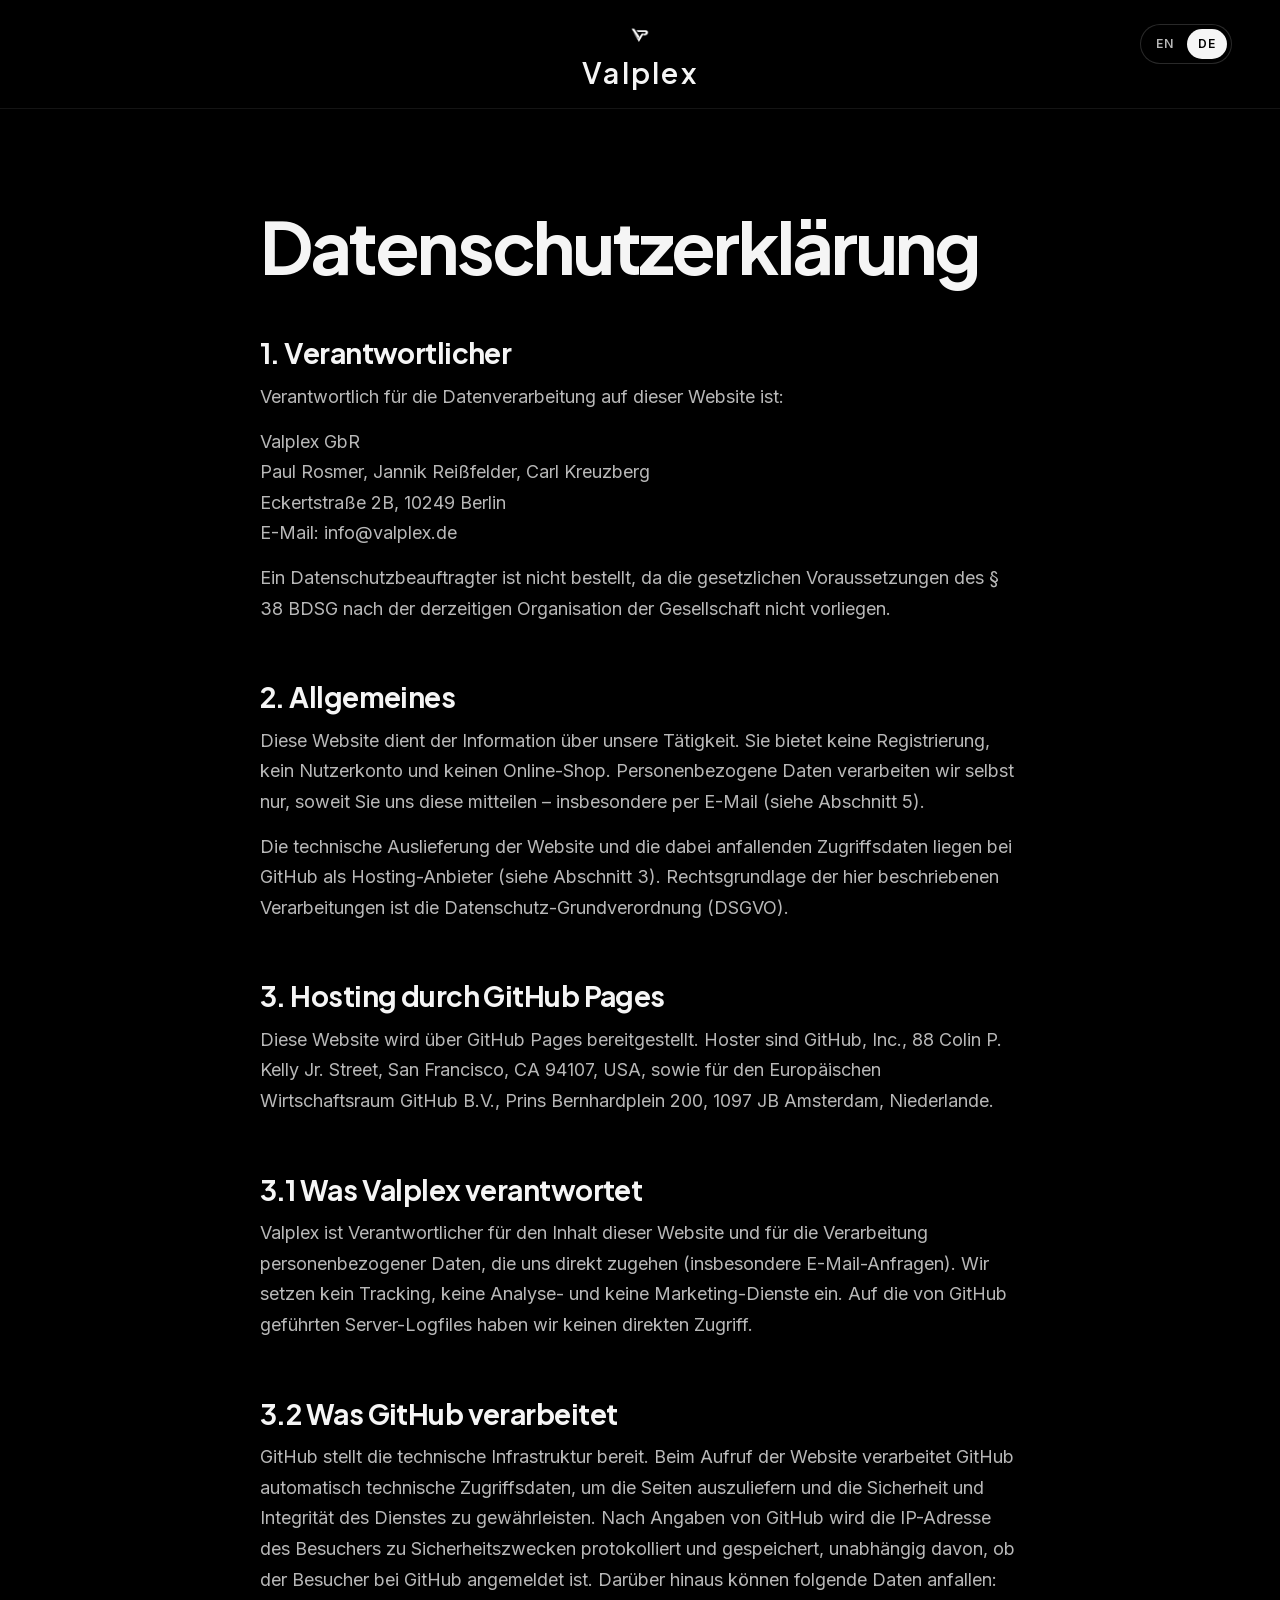
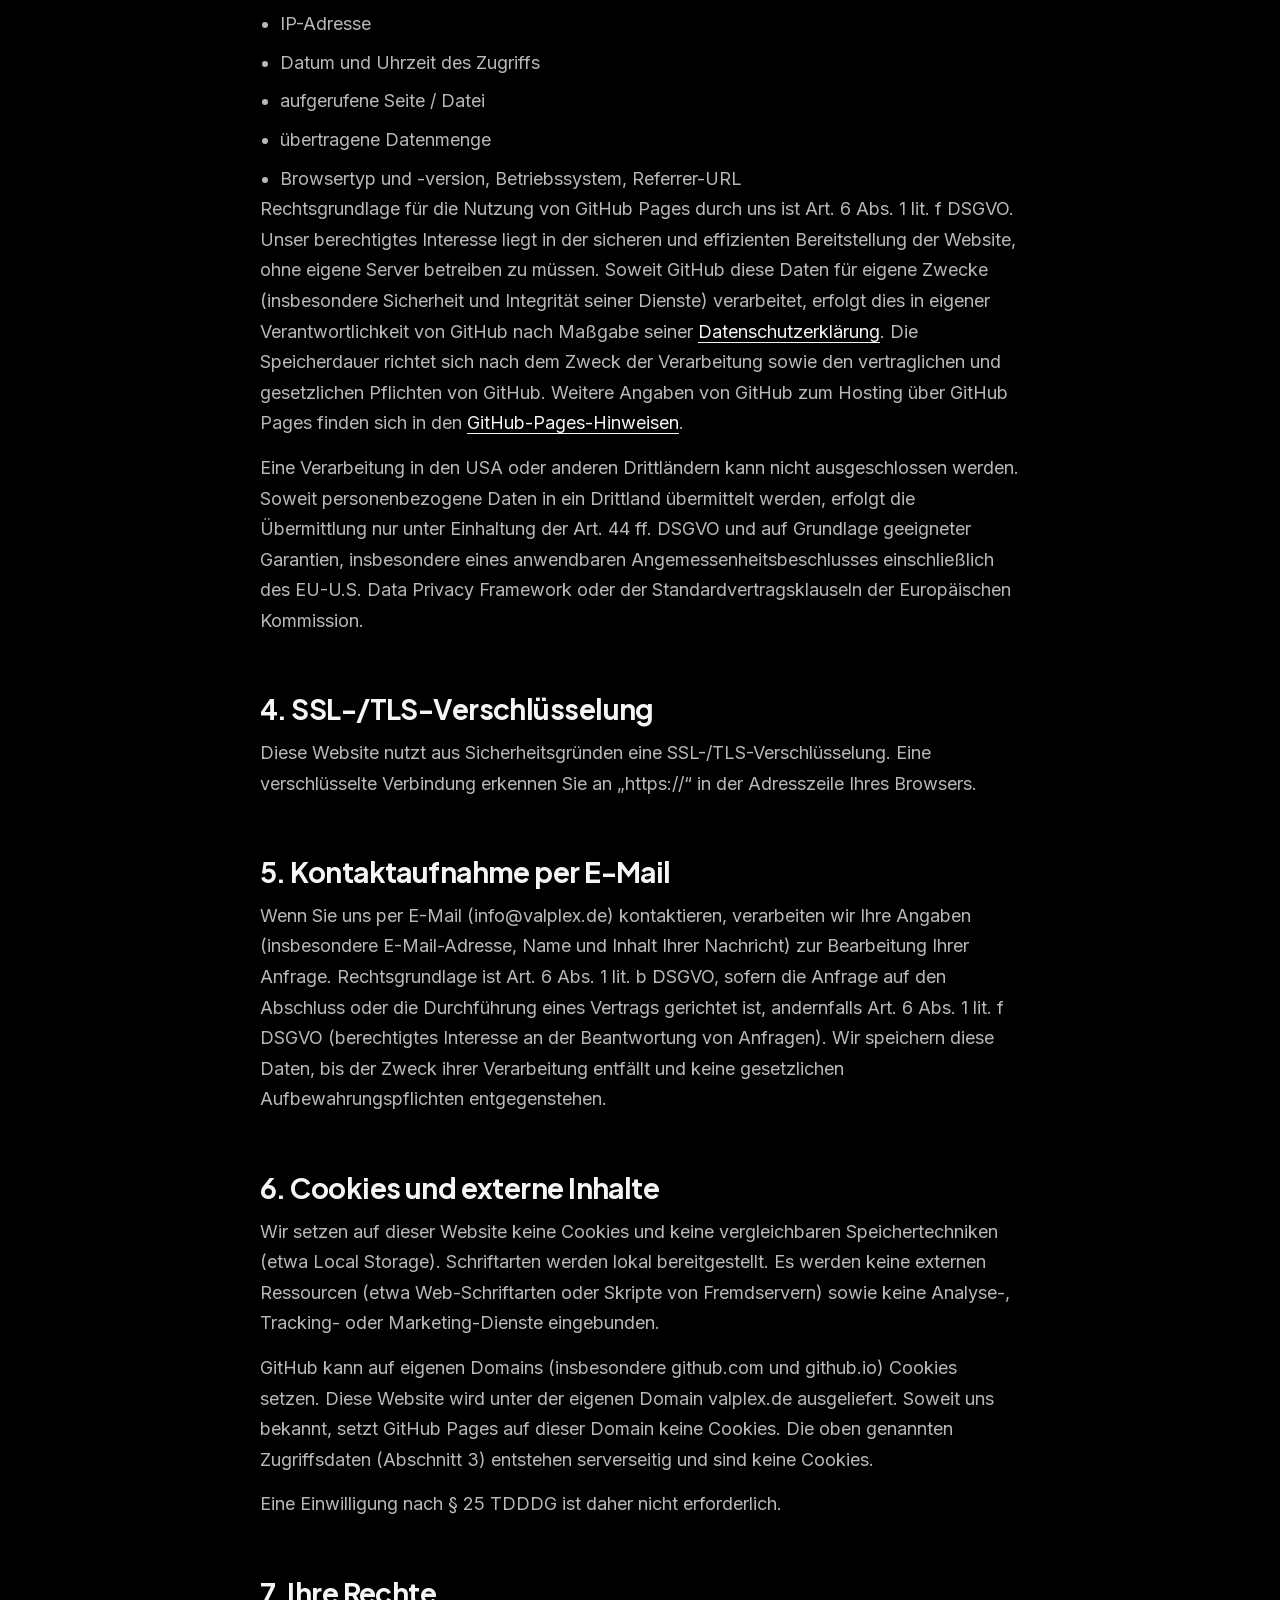
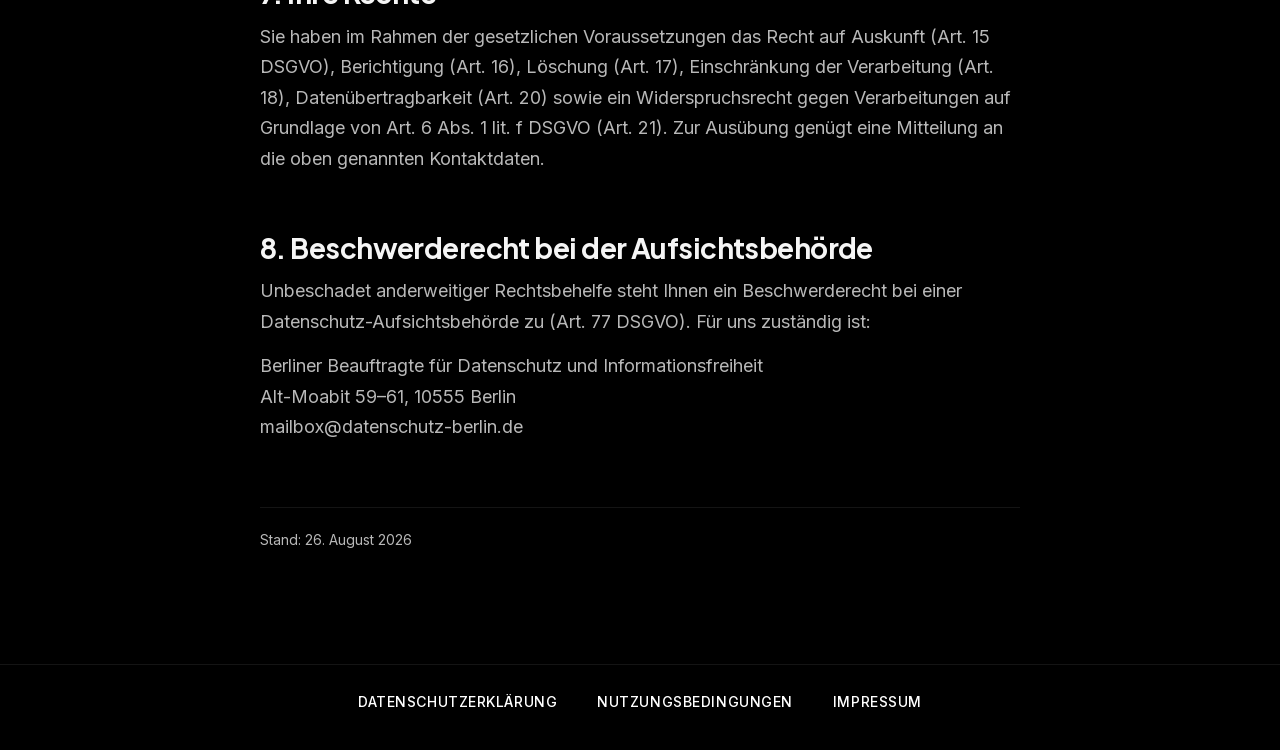
==== datenschutz/index.html @ 7b84d7bc "feat: default to German and drop .html from public URLs Serve German at /, English at /en/, and dire" ====
<!DOCTYPE html>
<html lang="de">
<head>
    <meta charset="UTF-8" />
    <meta name="viewport" content="width=device-width, initial-scale=1.0" />
    <meta name="description" content="Datenschutzerklärung für die Valplex-Website." />
    <link rel="icon" type="image/png" sizes="32x32" href="/favicon-32x32.png?v=2" />
    <link rel="icon" type="image/png" sizes="16x16" href="/favicon-16x16.png?v=2" />
    <link rel="shortcut icon" href="/favicon-32x32.png?v=2" />
    <link rel="apple-touch-icon" sizes="180x180" href="/apple-touch-icon.png?v=2" />
    <link rel="canonical" href="https://www.valplex.de/datenschutz/" />
    <link rel="alternate" hreflang="de" href="https://www.valplex.de/datenschutz/" />
    <link rel="alternate" hreflang="en" href="https://www.valplex.de/en/privacy-policy/" />
    <meta name="theme-color" content="#000000" />
    <title>Datenschutzerklärung – Valplex GbR</title>
    <link rel="stylesheet" href="/fonts.css" />
    <link rel="stylesheet" href="/legal-pages.css" />
</head>
<body>
    <nav class="language-switcher" aria-label="Sprachauswahl">
        <a class="language-option" href="/en/privacy-policy/" lang="en" hreflang="en">EN</a>
        <span class="language-option" aria-current="page">DE</span>
    </nav>
    <header class="site-header" aria-label="Hauptnavigation">
        <div class="site-header-inner">
            <a class="site-header-brand" href="/" aria-label="Zur Startseite">
                <img src="/valplex-logo.png" class="site-header-logo" alt="" width="78" height="78" decoding="async" />
                <span>Valplex</span>
            </a>
        </div>
    </header>
    <main class="page">
        <article class="legal-copy" aria-labelledby="page-title">
            <h1 id="page-title">Datenschutzerklärung</h1>

            <h2>1. Verantwortlicher</h2>
            <p>Verantwortlich für die Datenverarbeitung auf dieser Website ist:</p>
            <p>Valplex GbR<br>
            Paul Rosmer, Jannik Reißfelder, Carl Kreuzberg<br>
            Eckertstraße 2B, 10249 Berlin<br>
            E-Mail: info@valplex.de</p>
            <p>Ein Datenschutzbeauftragter ist nicht bestellt, da die gesetzlichen Voraussetzungen des
            § 38 BDSG nach der derzeitigen Organisation der Gesellschaft nicht vorliegen.</p>

            <h2>2. Allgemeines</h2>
            <p>Diese Website dient der Information über unsere Tätigkeit. Sie bietet keine Registrierung,
            kein Nutzerkonto und keinen Online-Shop. Personenbezogene Daten verarbeiten wir selbst nur,
            soweit Sie uns diese mitteilen – insbesondere per E-Mail (siehe Abschnitt 5).</p>
            <p>Die technische Auslieferung der Website und die dabei anfallenden Zugriffsdaten liegen bei
            GitHub als Hosting-Anbieter (siehe Abschnitt 3). Rechtsgrundlage der hier beschriebenen
            Verarbeitungen ist die Datenschutz-Grundverordnung (DSGVO).</p>

            <h2>3. Hosting durch GitHub Pages</h2>
            <p>Diese Website wird über GitHub Pages bereitgestellt. Hoster sind GitHub, Inc., 88 Colin P.
            Kelly Jr. Street, San Francisco, CA 94107, USA, sowie für den Europäischen Wirtschaftsraum
            GitHub B.V., Prins Bernhardplein 200, 1097 JB Amsterdam, Niederlande.</p>

            <h2>3.1 Was Valplex verantwortet</h2>
            <p>Valplex ist Verantwortlicher für den Inhalt dieser Website und für die Verarbeitung
            personenbezogener Daten, die uns direkt zugehen (insbesondere E-Mail-Anfragen). Wir setzen
            kein Tracking, keine Analyse- und keine Marketing-Dienste ein. Auf die von GitHub
            geführten Server-Logfiles haben wir keinen direkten Zugriff.</p>

            <h2>3.2 Was GitHub verarbeitet</h2>
            <p>GitHub stellt die technische Infrastruktur bereit. Beim Aufruf der Website verarbeitet
            GitHub automatisch technische Zugriffsdaten, um die Seiten auszuliefern und die Sicherheit
            und Integrität des Dienstes zu gewährleisten. Nach Angaben von GitHub wird die IP-Adresse
            des Besuchers zu Sicherheitszwecken protokolliert und gespeichert, unabhängig davon, ob der
            Besucher bei GitHub angemeldet ist. Darüber hinaus können folgende Daten anfallen:</p>
            <ul>
              <li>IP-Adresse</li>
              <li>Datum und Uhrzeit des Zugriffs</li>
              <li>aufgerufene Seite / Datei</li>
              <li>übertragene Datenmenge</li>
              <li>Browsertyp und -version, Betriebssystem, Referrer-URL</li>
            </ul>
            <p>Rechtsgrundlage für die Nutzung von GitHub Pages durch uns ist Art. 6 Abs. 1 lit. f DSGVO.
            Unser berechtigtes Interesse liegt in der sicheren und effizienten Bereitstellung der
            Website, ohne eigene Server betreiben zu müssen. Soweit GitHub diese Daten für eigene Zwecke
            (insbesondere Sicherheit und Integrität seiner Dienste) verarbeitet, erfolgt dies in eigener
            Verantwortlichkeit von GitHub nach Maßgabe seiner
            <a href="https://docs.github.com/en/site-policy/privacy-policies/github-general-privacy-statement">Datenschutzerklärung</a>.
            Die Speicherdauer richtet sich nach dem Zweck der Verarbeitung sowie den vertraglichen und
            gesetzlichen Pflichten von GitHub. Weitere Angaben von GitHub zum Hosting über GitHub Pages
            finden sich in den
            <a href="https://docs.github.com/en/pages/getting-started-with-github-pages/what-is-github-pages">GitHub-Pages-Hinweisen</a>.</p>
            <p>Eine Verarbeitung in den USA oder anderen Drittländern kann nicht ausgeschlossen werden.
            Soweit personenbezogene Daten in ein Drittland übermittelt werden, erfolgt die Übermittlung
            nur unter Einhaltung der Art. 44 ff. DSGVO und auf Grundlage geeigneter Garantien,
            insbesondere eines anwendbaren Angemessenheitsbeschlusses einschließlich des EU-U.S. Data
            Privacy Framework oder der Standardvertragsklauseln der Europäischen Kommission.</p>

            <h2>4. SSL-/TLS-Verschlüsselung</h2>
            <p>Diese Website nutzt aus Sicherheitsgründen eine SSL-/TLS-Verschlüsselung. Eine
            verschlüsselte Verbindung erkennen Sie an „https://“ in der Adresszeile Ihres Browsers.</p>

            <h2>5. Kontaktaufnahme per E-Mail</h2>
            <p>Wenn Sie uns per E-Mail (info@valplex.de) kontaktieren, verarbeiten wir Ihre Angaben
            (insbesondere E-Mail-Adresse, Name und Inhalt Ihrer Nachricht) zur Bearbeitung Ihrer
            Anfrage. Rechtsgrundlage ist Art. 6 Abs. 1 lit. b DSGVO, sofern die Anfrage auf den
            Abschluss oder die Durchführung eines Vertrags gerichtet ist, andernfalls Art. 6 Abs. 1
            lit. f DSGVO (berechtigtes Interesse an der Beantwortung von Anfragen). Wir speichern
            diese Daten, bis der Zweck ihrer Verarbeitung entfällt und keine gesetzlichen
            Aufbewahrungspflichten entgegenstehen.</p>

            <h2>6. Cookies und externe Inhalte</h2>
            <p>Wir setzen auf dieser Website keine Cookies und keine vergleichbaren Speichertechniken
            (etwa Local Storage). Schriftarten werden lokal bereitgestellt. Es werden keine externen
            Ressourcen (etwa Web-Schriftarten oder Skripte von Fremdservern) sowie keine Analyse-,
            Tracking- oder Marketing-Dienste eingebunden.</p>
            <p>GitHub kann auf eigenen Domains (insbesondere github.com und github.io) Cookies setzen.
            Diese Website wird unter der eigenen Domain valplex.de ausgeliefert. Soweit uns bekannt,
            setzt GitHub Pages auf dieser Domain keine Cookies. Die oben genannten Zugriffsdaten
            (Abschnitt 3) entstehen serverseitig und sind keine Cookies.</p>
            <p>Eine Einwilligung nach § 25 TDDDG ist daher nicht erforderlich.</p>

            <h2>7. Ihre Rechte</h2>
            <p>Sie haben im Rahmen der gesetzlichen Voraussetzungen das Recht auf Auskunft (Art. 15
            DSGVO), Berichtigung (Art. 16), Löschung (Art. 17), Einschränkung der Verarbeitung
            (Art. 18), Datenübertragbarkeit (Art. 20) sowie ein Widerspruchsrecht gegen Verarbeitungen
            auf Grundlage von Art. 6 Abs. 1 lit. f DSGVO (Art. 21). Zur Ausübung genügt eine
            Mitteilung an die oben genannten Kontaktdaten.</p>

            <h2>8. Beschwerderecht bei der Aufsichtsbehörde</h2>
            <p>Unbeschadet anderweitiger Rechtsbehelfe steht Ihnen ein Beschwerderecht bei einer
            Datenschutz-Aufsichtsbehörde zu (Art. 77 DSGVO). Für uns zuständig ist:</p>
            <p>Berliner Beauftragte für Datenschutz und Informationsfreiheit<br>
            Alt-Moabit 59–61, 10555 Berlin<br>
            mailbox@datenschutz-berlin.de</p>

            <footer class="legal-meta">
                <p>Stand: 26. August 2026</p>
            </footer>
        </article>
    </main>
    <footer class="site-footer" aria-label="Rechtliche Links">
        <nav class="footer-nav">
            <a class="footer-link" href="/datenschutz/">Datenschutzerklärung</a>
            <a class="footer-link" href="/nutzungsbedingungen/">Nutzungsbedingungen</a>
            <a class="footer-link" href="/impressum/">Impressum</a>
        </nav>
    </footer>
</body>
</html>
---- fonts.css ----
@font-face {
    font-family: "Inter";
    font-style: normal;
    font-weight: 400 600;
    font-display: swap;
    src: url("[data-uri]") format("woff2");
}
@font-face {
    font-family: "Plus Jakarta Sans";
    font-style: normal;
    font-weight: 500 700;
    font-display: swap;
    src: url("[data-uri]") format("woff2");
}
---- legal-pages.css ----
:root {
    --bg: #000000;
    --fg: #f5f5f5;
    --muted: rgba(255, 255, 255, 0.72);
    --panel: #111111;
    --panel-edge: rgba(255, 255, 255, 0.08);
    --font-body: "Inter", "Avenir Next", "Segoe UI", Arial, sans-serif;
    --font-display: "Plus Jakarta Sans", "Inter", "Avenir Next", "Segoe UI", Arial, sans-serif;
    --edge-space: clamp(20px, 4vw, 48px);
    --site-header-height: clamp(92px, 12vh, 118px);
}

* {
    box-sizing: border-box;
    margin: 0;
    padding: 0;
}

html {
    scroll-behavior: smooth;
}

body {
    min-height: 100vh;
    font-family: var(--font-body);
    background: var(--bg);
    color: var(--fg);
    display: flex;
    flex-direction: column;
    overflow-x: hidden;
}

.site-header {
    position: fixed;
    top: 0;
    left: 0;
    width: 100%;
    z-index: 20;
    background: rgba(0, 0, 0, 0.94);
    backdrop-filter: blur(14px);
    border-bottom: 1px solid var(--panel-edge);
}

.site-header-inner {
    width: min(1120px, calc(100% - (2 * var(--edge-space))));
    min-height: var(--site-header-height);
    margin: 0 auto;
    display: flex;
    align-items: center;
    justify-content: center;
}

.site-header-brand {
    display: inline-flex;
    flex-direction: column;
    align-items: center;
    justify-content: center;
    gap: clamp(2px, 0.8vw, 8px);
    color: var(--fg);
    text-decoration: none;
    font-family: var(--font-display);
    font-size: clamp(17px, 2.25vw, 30px);
    font-weight: 600;
    letter-spacing: 0.08em;
    line-height: 1;
}

.site-header-logo {
    width: clamp(30px, 4vw, 44px);
    height: auto;
    display: block;
}

.language-switcher {
    position: fixed;
    top: clamp(16px, 2.5vw, 24px);
    right: var(--edge-space);
    z-index: 30;
    display: inline-flex;
    align-items: center;
    gap: 2px;
    padding: 4px;
    border: 1px solid rgba(255, 255, 255, 0.16);
    border-radius: 999px;
    background: rgba(0, 0, 0, 0.88);
    backdrop-filter: blur(14px);
}

.language-option {
    min-width: 40px;
    padding: 9px 11px;
    border-radius: 999px;
    color: var(--muted);
    text-decoration: none;
    text-align: center;
    font-size: 12px;
    font-weight: 600;
    letter-spacing: 0.08em;
    line-height: 1;
    transition: color 0.2s ease, background 0.2s ease;
}

.language-option:hover,
.language-option:focus-visible {
    color: var(--fg);
}

.language-option[aria-current="page"] {
    background: var(--fg);
    color: var(--bg);
}

.page {
    flex: 1;
    width: min(760px, calc(100% - (2 * var(--edge-space))));
    margin: 0 auto;
    padding: calc(var(--site-header-height) + clamp(48px, 9vw, 104px)) 0 clamp(64px, 9vw, 112px);
}

.legal-copy h1 {
    font-family: var(--font-display);
    font-size: clamp(38px, 6vw, 72px);
    letter-spacing: -0.04em;
    line-height: 0.95;
    margin-bottom: clamp(28px, 5vw, 48px);
}

.legal-copy h2 {
    font-family: var(--font-display);
    font-size: clamp(20px, 2.4vw, 28px);
    line-height: 1.2;
    letter-spacing: -0.02em;
    margin-top: clamp(36px, 6vw, 56px);
    margin-bottom: 12px;
}

.legal-copy p,
.legal-copy li {
    color: var(--muted);
    font-size: clamp(16px, 1.7vw, 18px);
    line-height: 1.7;
}

.legal-copy p + p {
    margin-top: 14px;
}

.legal-copy ul {
    margin: 14px 0 0 1.25em;
}

.legal-copy li + li {
    margin-top: 8px;
}

.legal-copy a {
    color: var(--fg);
    text-underline-offset: 4px;
}

.legal-copy a:hover {
    text-decoration-thickness: 2px;
}

.note {
    padding: 16px 18px;
    border-left: 3px solid var(--fg);
    background: var(--panel);
    border-radius: 0 12px 12px 0;
}

.fill {
    color: var(--fg);
    background: rgba(255, 193, 7, 0.14);
    border-radius: 3px;
    padding: 0 0.2rem;
}

.block-fill {
    display: block;
    margin-top: 18px;
    padding: 12px 14px;
    border: 1px solid rgba(255, 193, 7, 0.35);
    border-radius: 10px;
}

.legal-meta {
    margin-top: clamp(44px, 7vw, 64px);
    padding-top: 20px;
    border-top: 1px solid var(--panel-edge);
}

.legal-meta p {
    font-size: 14px;
}

.site-footer {
    border-top: 1px solid var(--panel-edge);
    padding: 28px var(--edge-space) 40px;
    background: var(--bg);
}

.footer-nav {
    width: min(1120px, 100%);
    margin: 0 auto;
    display: flex;
    align-items: center;
    justify-content: center;
    gap: clamp(18px, 4vw, 40px);
    flex-wrap: wrap;
}

.footer-link {
    color: #ffffff;
    text-decoration: none;
    font-size: 14px;
    font-weight: 500;
    letter-spacing: 0.04em;
    text-transform: uppercase;
}

.footer-link:hover {
    text-decoration: underline;
    text-underline-offset: 4px;
}

@media (max-width: 780px) {
    .footer-nav {
        justify-content: flex-start;
    }
}

@media (prefers-reduced-motion: reduce) {
    html {
        scroll-behavior: auto;
    }

    .language-option {
        transition: none;
    }
}
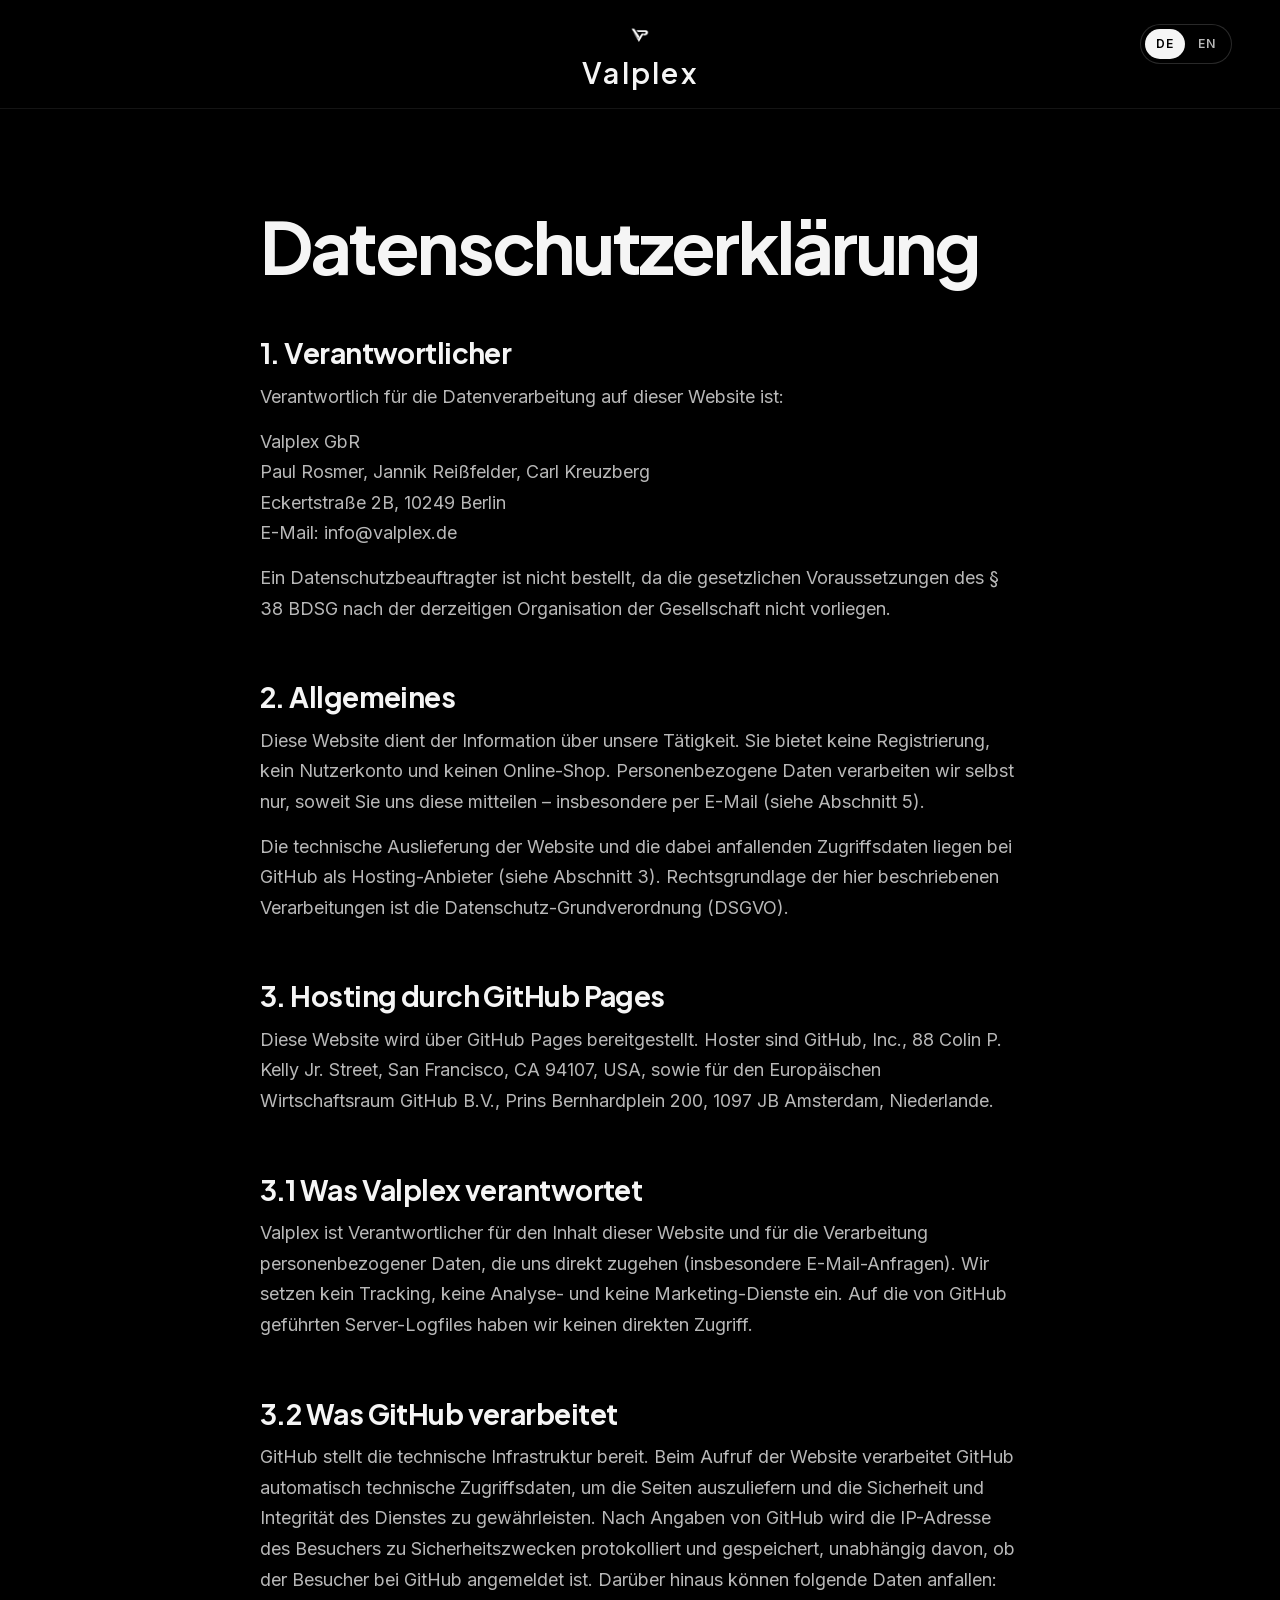
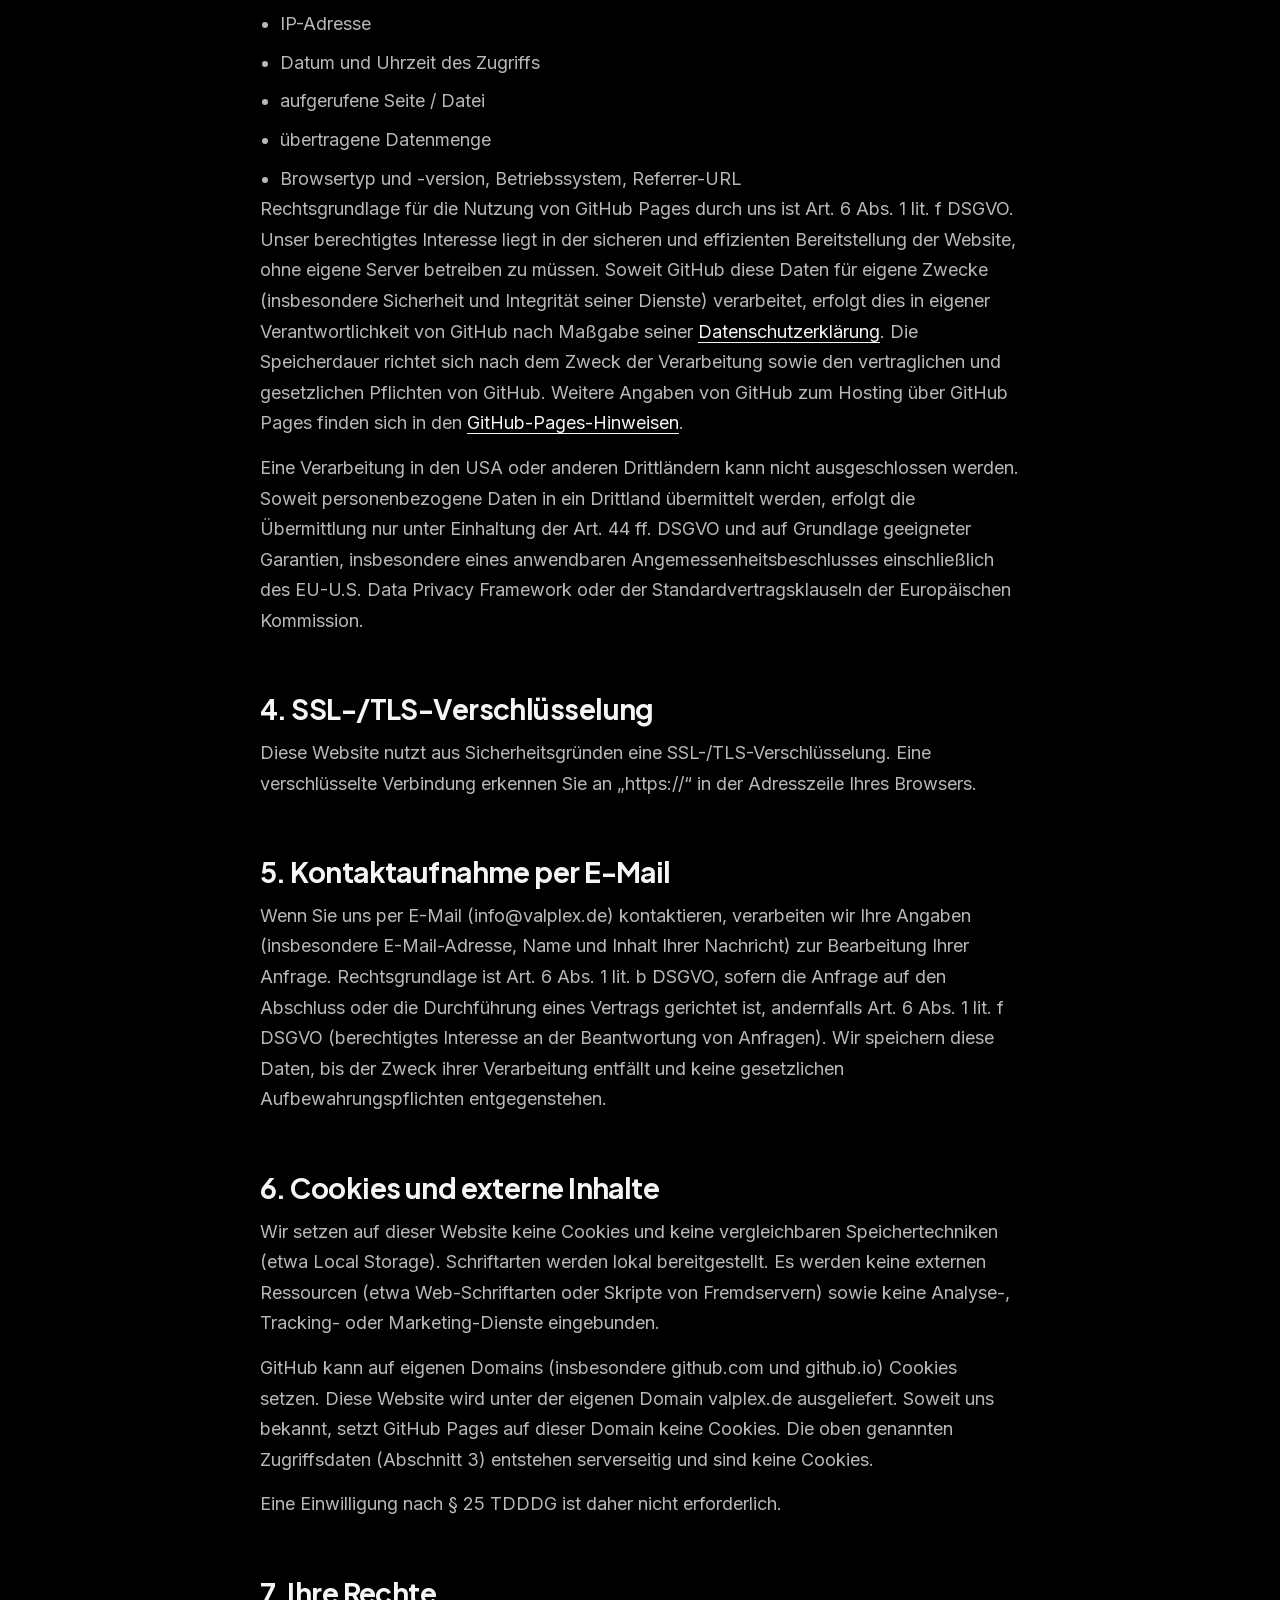
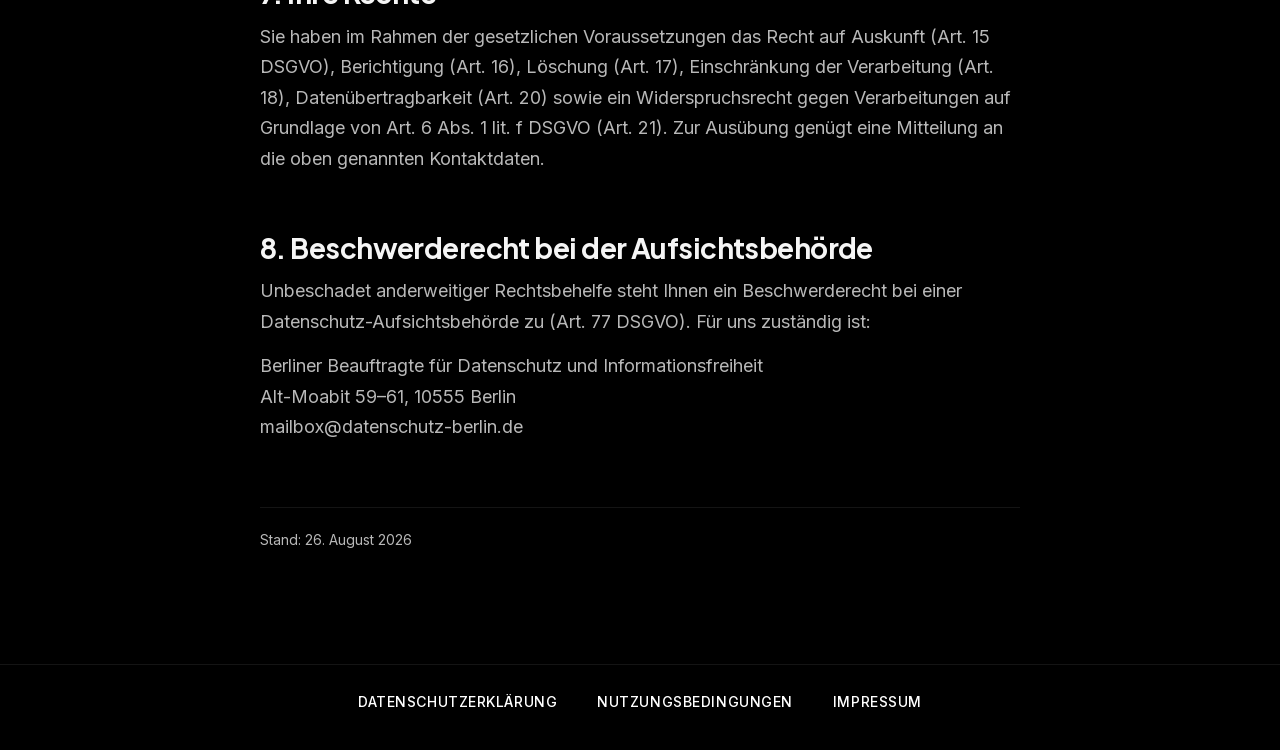
==== commit 7f83f74b: "feat: refresh mission copy and put DE first Update the bilingual mission and what-we-do text, and sh" ====
--- a/datenschutz/index.html
+++ b/datenschutz/index.html
@@ -18,8 +18,8 @@
 </head>
 <body>
     <nav class="language-switcher" aria-label="Sprachauswahl">
+        <span class="language-option" aria-current="page">DE</span>
         <a class="language-option" href="/en/privacy-policy/" lang="en" hreflang="en">EN</a>
-        <span class="language-option" aria-current="page">DE</span>
     </nav>
     <header class="site-header" aria-label="Hauptnavigation">
         <div class="site-header-inner">
